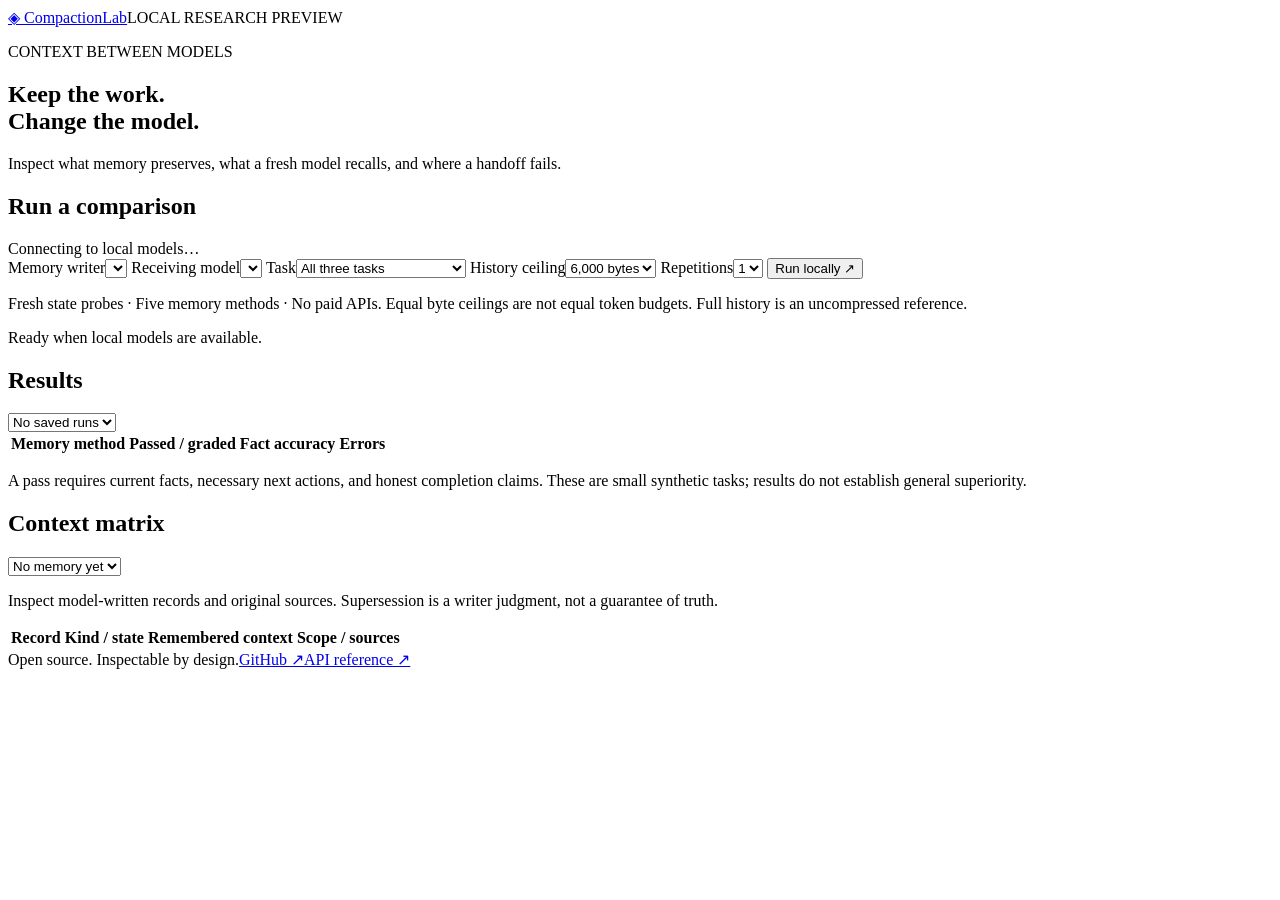
==== src/compactionlab/web/index.html @ b7a0284c "Build local context service and model handoff state probes" ====
<!doctype html>
<html lang="en"><head><meta charset="utf-8"><meta name="viewport" content="width=device-width,initial-scale=1">
<title>CompactionLab · Context between models</title><link rel="stylesheet" href="/static/style.css"></head>
<body><main>
<header><a class="brand" href="/">◈ CompactionLab</a><span class="pill">LOCAL RESEARCH PREVIEW</span></header>
<section class="intro"><p class="eyebrow">CONTEXT BETWEEN MODELS</p><h1>Keep the work.<br>Change the model.</h1>
<p class="lede">Inspect what memory preserves, what a fresh model recalls, and where a handoff fails.</p></section>
<section class="panel"><div class="section-title"><h2>Run a comparison</h2><span id="connection" class="muted">Connecting to local models…</span></div>
<form id="experiment"><div class="controls">
<label>Memory writer<select id="writer" required></select></label>
<label>Receiving model<select id="reader" required></select></label>
<label>Task<select id="cases"><option value="all">All three tasks</option><option value="release_handoff">Release handoff</option><option value="conversation">Conversation corrections</option><option value="budgeting">Snowball budget</option></select></label>
<label>History ceiling<select id="budget"><option value="6000">6,000 bytes</option><option value="2000">2,000 bytes</option><option value="1000">1,000 bytes</option></select></label>
<label>Repetitions<select id="repetitions"><option>1</option><option>3</option><option>5</option></select></label>
<button id="start" type="submit">Run locally ↗</button></div></form>
<p class="note">Fresh state probes · Five memory methods · No paid APIs. Equal byte ceilings are not equal token budgets. Full history is an uncompressed reference.</p>
<div id="status" role="status" aria-live="polite">Ready when local models are available.</div></section>
<section class="panel"><div class="section-title"><h2>Results</h2><select id="runs" aria-label="Select saved run"><option>No saved runs</option></select></div>
<div id="run-meta" class="muted"></div><div class="table-scroll"><table><thead><tr><th>Memory method</th><th>Passed / graded</th><th>Fact accuracy</th><th>Errors</th></tr></thead><tbody id="totals"></tbody></table></div>
<p class="note">A pass requires current facts, necessary next actions, and honest completion claims. These are small synthetic tasks; results do not establish general superiority.</p>
<div id="trials"></div></section>
<section class="panel"><div class="section-title"><h2>Context matrix</h2><select id="namespaces" aria-label="Select task memory"><option>No memory yet</option></select></div>
<p class="note">Inspect model-written records and original sources. Supersession is a writer judgment, not a guarantee of truth.</p>
<div class="table-scroll"><table><thead><tr><th>Record</th><th>Kind / state</th><th>Remembered context</th><th>Scope / sources</th></tr></thead><tbody id="records"></tbody></table></div></section>
<footer><span>Open source. Inspectable by design.</span><a href="https://github.com/tzdillehay/compactionlab" target="_blank" rel="noreferrer">GitHub ↗</a><a href="/docs">API reference ↗</a></footer>
</main><script src="/static/app.js"></script></body></html>
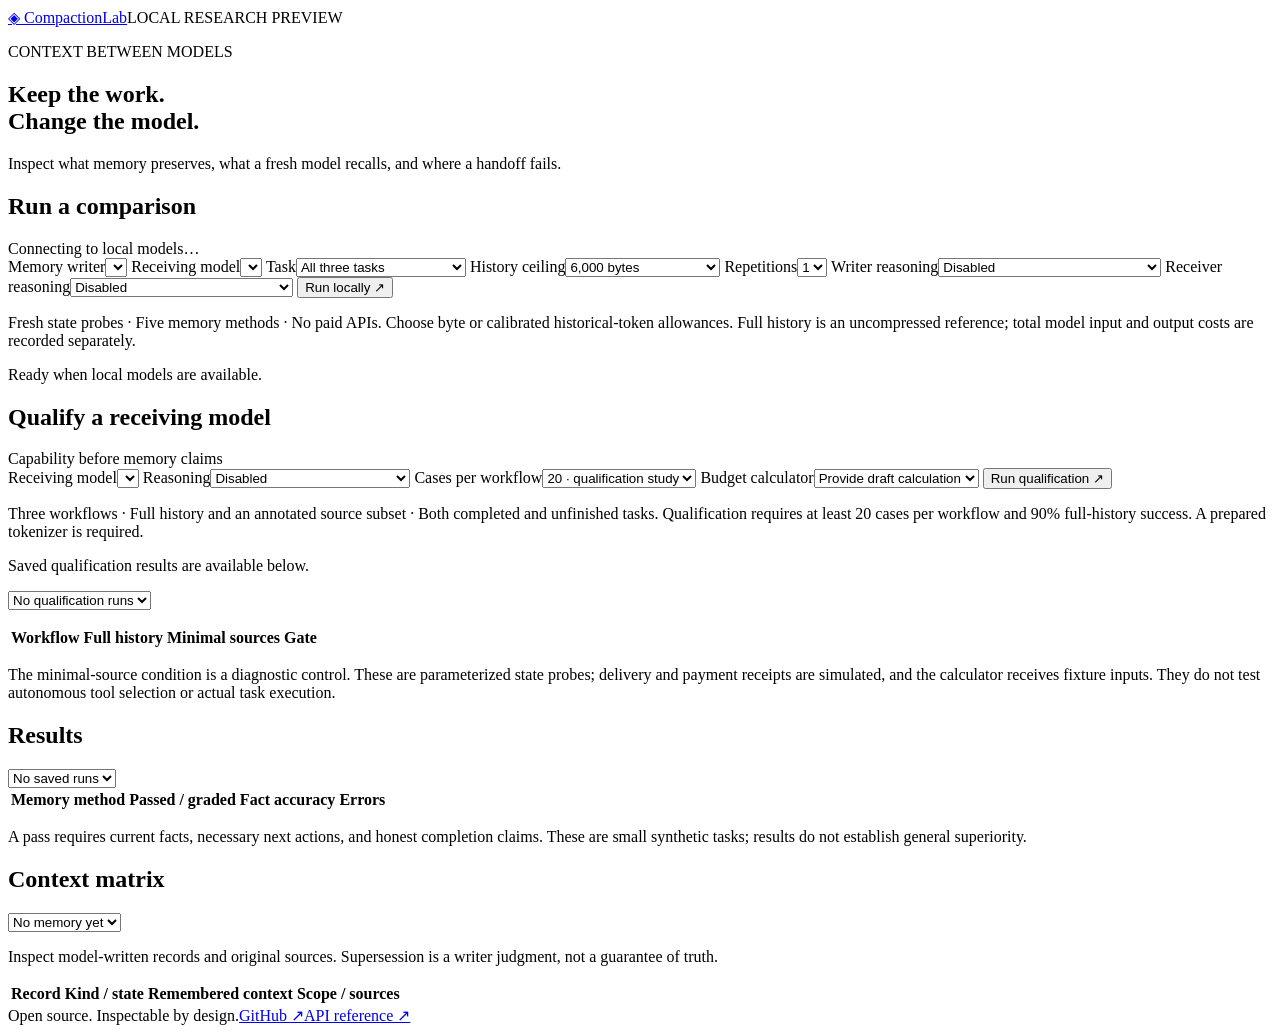
==== commit 9f7b3641: "Freeze qualification contract and expose research controls in dashboard" ====
--- a/src/compactionlab/web/index.html
+++ b/src/compactionlab/web/index.html
@@ -1,26 +1,214 @@
 <!doctype html>
-<html lang="en"><head><meta charset="utf-8"><meta name="viewport" content="width=device-width,initial-scale=1">
-<title>CompactionLab · Context between models</title><link rel="stylesheet" href="/static/style.css"></head>
-<body><main>
-<header><a class="brand" href="/">◈ CompactionLab</a><span class="pill">LOCAL RESEARCH PREVIEW</span></header>
-<section class="intro"><p class="eyebrow">CONTEXT BETWEEN MODELS</p><h1>Keep the work.<br>Change the model.</h1>
-<p class="lede">Inspect what memory preserves, what a fresh model recalls, and where a handoff fails.</p></section>
-<section class="panel"><div class="section-title"><h2>Run a comparison</h2><span id="connection" class="muted">Connecting to local models…</span></div>
-<form id="experiment"><div class="controls">
-<label>Memory writer<select id="writer" required></select></label>
-<label>Receiving model<select id="reader" required></select></label>
-<label>Task<select id="cases"><option value="all">All three tasks</option><option value="release_handoff">Release handoff</option><option value="conversation">Conversation corrections</option><option value="budgeting">Snowball budget</option></select></label>
-<label>History ceiling<select id="budget"><option value="6000">6,000 bytes</option><option value="2000">2,000 bytes</option><option value="1000">1,000 bytes</option></select></label>
-<label>Repetitions<select id="repetitions"><option>1</option><option>3</option><option>5</option></select></label>
-<button id="start" type="submit">Run locally ↗</button></div></form>
-<p class="note">Fresh state probes · Five memory methods · No paid APIs. Equal byte ceilings are not equal token budgets. Full history is an uncompressed reference.</p>
-<div id="status" role="status" aria-live="polite">Ready when local models are available.</div></section>
-<section class="panel"><div class="section-title"><h2>Results</h2><select id="runs" aria-label="Select saved run"><option>No saved runs</option></select></div>
-<div id="run-meta" class="muted"></div><div class="table-scroll"><table><thead><tr><th>Memory method</th><th>Passed / graded</th><th>Fact accuracy</th><th>Errors</th></tr></thead><tbody id="totals"></tbody></table></div>
-<p class="note">A pass requires current facts, necessary next actions, and honest completion claims. These are small synthetic tasks; results do not establish general superiority.</p>
-<div id="trials"></div></section>
-<section class="panel"><div class="section-title"><h2>Context matrix</h2><select id="namespaces" aria-label="Select task memory"><option>No memory yet</option></select></div>
-<p class="note">Inspect model-written records and original sources. Supersession is a writer judgment, not a guarantee of truth.</p>
-<div class="table-scroll"><table><thead><tr><th>Record</th><th>Kind / state</th><th>Remembered context</th><th>Scope / sources</th></tr></thead><tbody id="records"></tbody></table></div></section>
-<footer><span>Open source. Inspectable by design.</span><a href="https://github.com/tzdillehay/compactionlab" target="_blank" rel="noreferrer">GitHub ↗</a><a href="/docs">API reference ↗</a></footer>
-</main><script src="/static/app.js"></script></body></html>
+<html lang="en">
+  <head>
+    <meta charset="utf-8" />
+    <meta name="viewport" content="width=device-width,initial-scale=1" />
+    <title>CompactionLab · Context between models</title>
+    <link rel="stylesheet" href="/static/style.css" />
+  </head>
+  <body>
+    <main>
+      <header>
+        <a class="brand" href="/">◈ CompactionLab</a
+        ><span class="pill">LOCAL RESEARCH PREVIEW</span>
+      </header>
+      <section class="intro">
+        <p class="eyebrow">CONTEXT BETWEEN MODELS</p>
+        <h1>Keep the work.<br />Change the model.</h1>
+        <p class="lede">
+          Inspect what memory preserves, what a fresh model recalls, and where a
+          handoff fails.
+        </p>
+      </section>
+      <section class="panel">
+        <div class="section-title">
+          <h2>Run a comparison</h2>
+          <span id="connection" class="muted">Connecting to local models…</span>
+        </div>
+        <form id="experiment">
+          <div class="controls">
+            <label>Memory writer<select id="writer" required></select></label>
+            <label>Receiving model<select id="reader" required></select></label>
+            <label
+              >Task<select id="cases">
+                <option value="all">All three tasks</option>
+                <option value="release_handoff">Release handoff</option>
+                <option value="conversation">Conversation corrections</option>
+                <option value="budgeting">Snowball budget</option>
+              </select></label
+            >
+            <label
+              >History ceiling<select id="budget">
+                <option value="6000">6,000 bytes</option>
+                <option value="2000">2,000 bytes</option>
+                <option value="1000">1,000 bytes</option>
+                <option value="t512">512 historical tokens</option>
+                <option value="t1024">1,024 historical tokens</option>
+                <option value="t2048">2,048 historical tokens</option>
+              </select></label
+            >
+            <label
+              >Repetitions<select id="repetitions">
+                <option>1</option>
+                <option>3</option>
+                <option>5</option>
+              </select></label
+            >
+            <label
+              >Writer reasoning<select id="writer-thinking">
+                <option value="false">Disabled</option>
+                <option value="true">Enabled · longer output allowance</option>
+              </select></label
+            >
+            <label
+              >Receiver reasoning<select id="reader-thinking">
+                <option value="false">Disabled</option>
+                <option value="true">Enabled · longer output allowance</option>
+              </select></label
+            >
+            <button id="start" type="submit">Run locally ↗</button>
+          </div>
+        </form>
+        <p class="note">
+          Fresh state probes · Five memory methods · No paid APIs. Choose byte
+          or calibrated historical-token allowances. Full history is an
+          uncompressed reference; total model input and output costs are
+          recorded separately.
+        </p>
+        <div id="status" role="status" aria-live="polite">
+          Ready when local models are available.
+        </div>
+      </section>
+      <section class="panel">
+        <div class="section-title">
+          <h2>Qualify a receiving model</h2>
+          <span class="muted">Capability before memory claims</span>
+        </div>
+        <form id="qualification">
+          <div class="controls">
+            <label
+              >Receiving model<select id="qualification-model" required></select
+            ></label>
+            <label
+              >Reasoning<select id="qualification-thinking">
+                <option value="false">Disabled</option>
+                <option value="true">Enabled · 6,144 output tokens</option>
+              </select></label
+            >
+            <label
+              >Cases per workflow<select id="qualification-count">
+                <option value="20">20 · qualification study</option>
+                <option value="4">4 · smoke only</option>
+              </select></label
+            >
+            <label
+              >Budget calculator<select id="qualification-calculator">
+                <option value="true">Provide draft calculation</option>
+                <option value="false">Model arithmetic only</option>
+              </select></label
+            >
+            <button id="qualification-start" type="submit">
+              Run qualification ↗
+            </button>
+          </div>
+        </form>
+        <p class="note">
+          Three workflows · Full history and an annotated source subset · Both
+          completed and unfinished tasks. Qualification requires at least 20
+          cases per workflow and 90% full-history success. A prepared tokenizer
+          is required.
+        </p>
+        <p id="qualification-status" class="status">
+          Saved qualification results are available below.
+        </p>
+        <select id="qualification-runs" aria-label="Select qualification run">
+          <option>No qualification runs</option>
+        </select>
+        <p id="qualification-meta" class="muted"></p>
+        <div class="table-scroll">
+          <table>
+            <thead>
+              <tr>
+                <th>Workflow</th>
+                <th>Full history</th>
+                <th>Minimal sources</th>
+                <th>Gate</th>
+              </tr>
+            </thead>
+            <tbody id="qualification-totals"></tbody>
+          </table>
+        </div>
+        <p class="note">
+          The minimal-source condition is a diagnostic control. These are
+          parameterized state probes; delivery and payment receipts are
+          simulated, and the calculator receives fixture inputs. They do not
+          test autonomous tool selection or actual task execution.
+        </p>
+        <div id="qualification-trials"></div>
+      </section>
+      <section class="panel">
+        <div class="section-title">
+          <h2>Results</h2>
+          <select id="runs" aria-label="Select saved run">
+            <option>No saved runs</option>
+          </select>
+        </div>
+        <div id="run-meta" class="muted"></div>
+        <div class="table-scroll">
+          <table>
+            <thead>
+              <tr>
+                <th>Memory method</th>
+                <th>Passed / graded</th>
+                <th>Fact accuracy</th>
+                <th>Errors</th>
+              </tr>
+            </thead>
+            <tbody id="totals"></tbody>
+          </table>
+        </div>
+        <p class="note">
+          A pass requires current facts, necessary next actions, and honest
+          completion claims. These are small synthetic tasks; results do not
+          establish general superiority.
+        </p>
+        <div id="trials"></div>
+      </section>
+      <section class="panel">
+        <div class="section-title">
+          <h2>Context matrix</h2>
+          <select id="namespaces" aria-label="Select task memory">
+            <option>No memory yet</option>
+          </select>
+        </div>
+        <p class="note">
+          Inspect model-written records and original sources. Supersession is a
+          writer judgment, not a guarantee of truth.
+        </p>
+        <div class="table-scroll">
+          <table>
+            <thead>
+              <tr>
+                <th>Record</th>
+                <th>Kind / state</th>
+                <th>Remembered context</th>
+                <th>Scope / sources</th>
+              </tr>
+            </thead>
+            <tbody id="records"></tbody>
+          </table>
+        </div>
+      </section>
+      <footer>
+        <span>Open source. Inspectable by design.</span
+        ><a
+          href="https://github.com/tzdillehay/compactionlab"
+          target="_blank"
+          rel="noreferrer"
+          >GitHub ↗</a
+        ><a href="/docs">API reference ↗</a>
+      </footer>
+    </main>
+    <script src="/static/app.js"></script>
+  </body>
+</html>
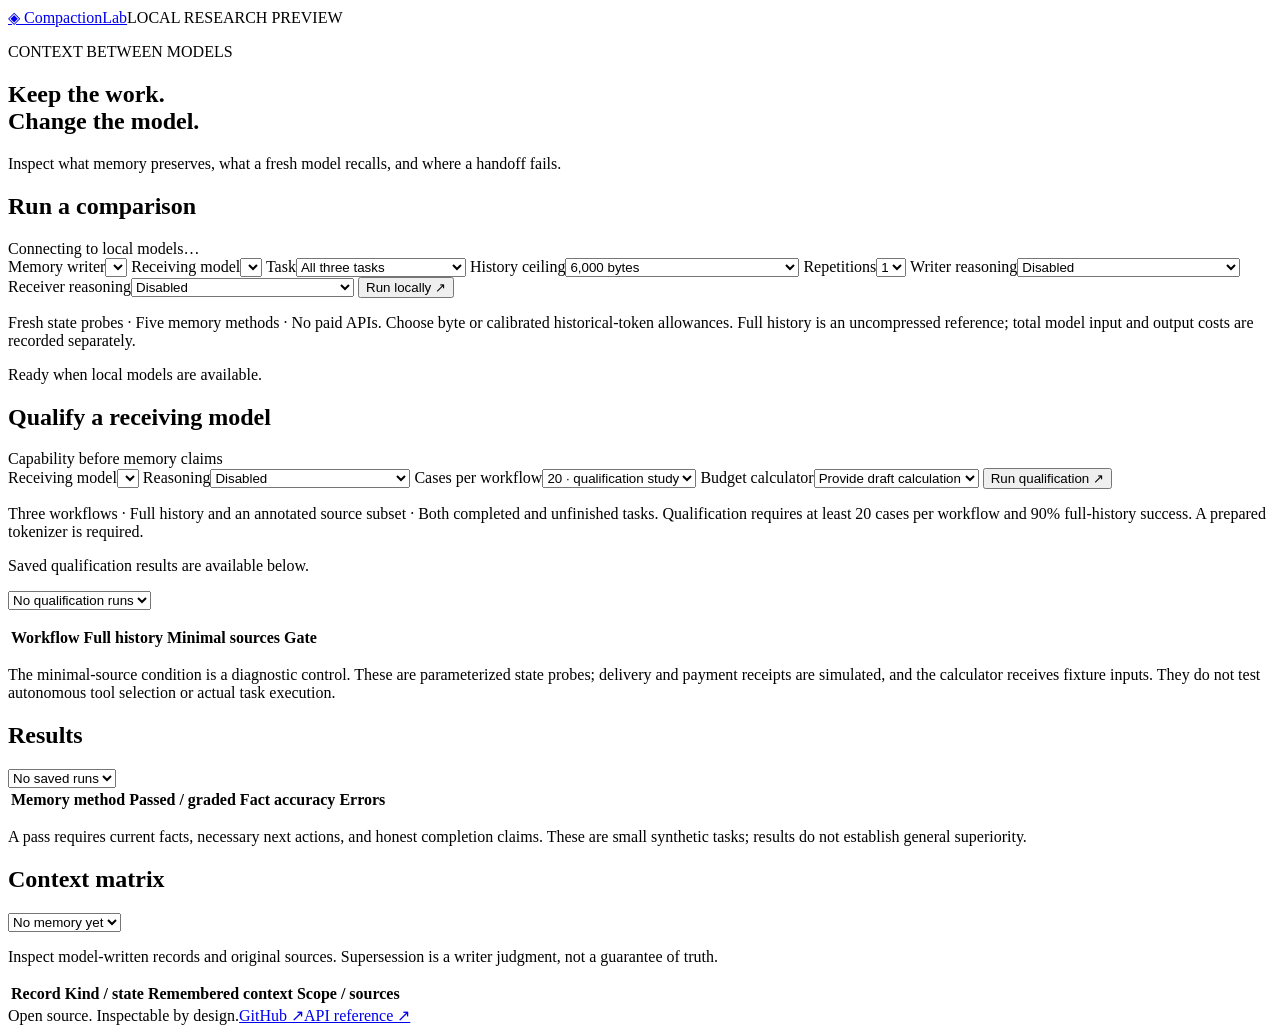
==== commit d9f45f18: "Publish receiver qualification and token-budget stress evidence" ====
--- a/src/compactionlab/web/index.html
+++ b/src/compactionlab/web/index.html
@@ -42,6 +42,9 @@
                 <option value="6000">6,000 bytes</option>
                 <option value="2000">2,000 bytes</option>
                 <option value="1000">1,000 bytes</option>
+                <option value="t128">
+                  128 historical tokens · stress smoke
+                </option>
                 <option value="t512">512 historical tokens</option>
                 <option value="t1024">1,024 historical tokens</option>
                 <option value="t2048">2,048 historical tokens</option>
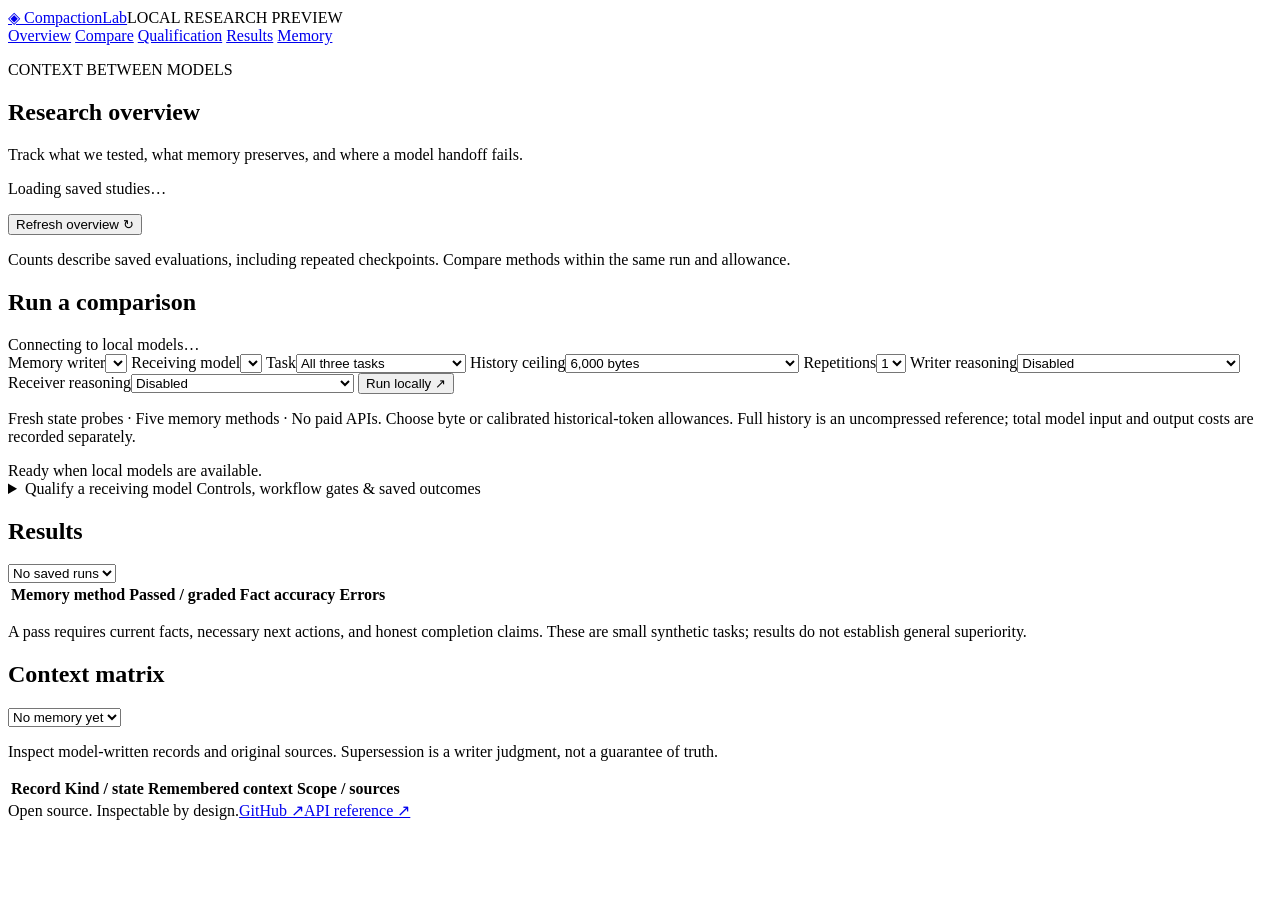
==== commit ed6c7f9f: "Add research overview and collapsible qualification panel" ====
--- a/src/compactionlab/web/index.html
+++ b/src/compactionlab/web/index.html
@@ -12,15 +12,64 @@
         <a class="brand" href="/">◈ CompactionLab</a
         ><span class="pill">LOCAL RESEARCH PREVIEW</span>
       </header>
-      <section class="intro">
+      <nav class="workspace-nav" aria-label="Research workspace">
+        <a href="#overview">Overview</a>
+        <a href="#comparison">Compare</a>
+        <a href="#qualification-panel" id="qualification-nav">Qualification</a>
+        <a href="#results">Results</a>
+        <a href="#memory">Memory</a>
+      </nav>
+      <section class="intro workspace-intro">
         <p class="eyebrow">CONTEXT BETWEEN MODELS</p>
-        <h1>Keep the work.<br />Change the model.</h1>
+        <h1>Research overview</h1>
         <p class="lede">
-          Inspect what memory preserves, what a fresh model recalls, and where a
-          handoff fails.
-        </p>
-      </section>
-      <section class="panel">
+          Track what we tested, what memory preserves, and where a model handoff
+          fails.
+        </p>
+      </section>
+      <section id="overview" aria-label="Research overview">
+        <div class="overview-heading">
+          <p
+            id="overview-status"
+            class="muted"
+            role="status"
+            aria-live="polite"
+          >
+            Loading saved studies…
+          </p>
+          <button id="refresh-overview" class="secondary-button" type="button">
+            Refresh overview ↻
+          </button>
+        </div>
+        <div id="overview-metrics" class="metric-grid"></div>
+        <div id="study-cards" class="study-grid"></div>
+        <p id="overview-note" class="note">
+          Counts describe saved evaluations, including repeated checkpoints.
+          Compare methods within the same run and allowance.
+        </p>
+        <details id="development-archive" class="archive" hidden>
+          <summary id="development-title">Earlier protocol runs</summary>
+          <p class="note">
+            Preserved for inspection. Earlier grading contracts are excluded
+            from the study cards above.
+          </p>
+          <div class="table-scroll">
+            <table>
+              <thead>
+                <tr>
+                  <th>Run / setup</th>
+                  <th>Protocol</th>
+                  <th>Strict passes / saved</th>
+                  <th>Errors</th>
+                  <th></th>
+                </tr>
+              </thead>
+              <tbody id="development-runs"></tbody>
+            </table>
+          </div>
+        </details>
+      </section>
+      <section id="comparison" class="panel">
         <div class="section-title">
           <h2>Run a comparison</h2>
           <span id="connection" class="muted">Connecting to local models…</span>
@@ -82,74 +131,84 @@
           Ready when local models are available.
         </div>
       </section>
-      <section class="panel">
-        <div class="section-title">
-          <h2>Qualify a receiving model</h2>
-          <span class="muted">Capability before memory claims</span>
-        </div>
-        <form id="qualification">
-          <div class="controls">
-            <label
-              >Receiving model<select id="qualification-model" required></select
-            ></label>
-            <label
-              >Reasoning<select id="qualification-thinking">
-                <option value="false">Disabled</option>
-                <option value="true">Enabled · 6,144 output tokens</option>
-              </select></label
-            >
-            <label
-              >Cases per workflow<select id="qualification-count">
-                <option value="20">20 · qualification study</option>
-                <option value="4">4 · smoke only</option>
-              </select></label
-            >
-            <label
-              >Budget calculator<select id="qualification-calculator">
-                <option value="true">Provide draft calculation</option>
-                <option value="false">Model arithmetic only</option>
-              </select></label
-            >
-            <button id="qualification-start" type="submit">
-              Run qualification ↗
-            </button>
+      <details id="qualification-panel" class="panel qualification-panel">
+        <summary class="qualification-summary">
+          <span class="disclosure-title" role="heading" aria-level="2"
+            >Qualify a receiving model</span
+          >
+          <span id="qualification-summary-value" class="muted"
+            >Controls, workflow gates &amp; saved outcomes</span
+          >
+          <span class="disclosure-label" aria-hidden="true"></span>
+        </summary>
+        <div class="qualification-body">
+          <form id="qualification">
+            <div class="controls">
+              <label
+                >Receiving model<select
+                  id="qualification-model"
+                  required
+                ></select
+              ></label>
+              <label
+                >Reasoning<select id="qualification-thinking">
+                  <option value="false">Disabled</option>
+                  <option value="true">Enabled · 6,144 output tokens</option>
+                </select></label
+              >
+              <label
+                >Cases per workflow<select id="qualification-count">
+                  <option value="20">20 · qualification study</option>
+                  <option value="4">4 · smoke only</option>
+                </select></label
+              >
+              <label
+                >Budget calculator<select id="qualification-calculator">
+                  <option value="true">Provide draft calculation</option>
+                  <option value="false">Model arithmetic only</option>
+                </select></label
+              >
+              <button id="qualification-start" type="submit">
+                Run qualification ↗
+              </button>
+            </div>
+          </form>
+          <p class="note">
+            Three workflows · Full history and an annotated source subset · Both
+            completed and unfinished tasks. Qualification requires at least 20
+            cases per workflow and 90% full-history success. A prepared
+            tokenizer is required.
+          </p>
+          <p id="qualification-status" class="status">
+            Saved qualification results are available below.
+          </p>
+          <select id="qualification-runs" aria-label="Select qualification run">
+            <option>No qualification runs</option>
+          </select>
+          <p id="qualification-meta" class="muted"></p>
+          <div class="table-scroll">
+            <table>
+              <thead>
+                <tr>
+                  <th>Workflow</th>
+                  <th>Full history</th>
+                  <th>Minimal sources</th>
+                  <th>Gate</th>
+                </tr>
+              </thead>
+              <tbody id="qualification-totals"></tbody>
+            </table>
           </div>
-        </form>
-        <p class="note">
-          Three workflows · Full history and an annotated source subset · Both
-          completed and unfinished tasks. Qualification requires at least 20
-          cases per workflow and 90% full-history success. A prepared tokenizer
-          is required.
-        </p>
-        <p id="qualification-status" class="status">
-          Saved qualification results are available below.
-        </p>
-        <select id="qualification-runs" aria-label="Select qualification run">
-          <option>No qualification runs</option>
-        </select>
-        <p id="qualification-meta" class="muted"></p>
-        <div class="table-scroll">
-          <table>
-            <thead>
-              <tr>
-                <th>Workflow</th>
-                <th>Full history</th>
-                <th>Minimal sources</th>
-                <th>Gate</th>
-              </tr>
-            </thead>
-            <tbody id="qualification-totals"></tbody>
-          </table>
-        </div>
-        <p class="note">
-          The minimal-source condition is a diagnostic control. These are
-          parameterized state probes; delivery and payment receipts are
-          simulated, and the calculator receives fixture inputs. They do not
-          test autonomous tool selection or actual task execution.
-        </p>
-        <div id="qualification-trials"></div>
-      </section>
-      <section class="panel">
+          <p class="note">
+            The minimal-source condition is a diagnostic control. These are
+            parameterized state probes; delivery and payment receipts are
+            simulated, and the calculator receives fixture inputs. They do not
+            test autonomous tool selection or actual task execution.
+          </p>
+          <div id="qualification-trials"></div>
+        </div>
+      </details>
+      <section id="results" class="panel">
         <div class="section-title">
           <h2>Results</h2>
           <select id="runs" aria-label="Select saved run">
@@ -157,6 +216,38 @@
           </select>
         </div>
         <div id="run-meta" class="muted"></div>
+        <div id="replay-results" hidden>
+          <h3>Frozen memory: compare within each allowance</h3>
+          <p class="note">
+            The same 4B-written records go to an 8B receiver. Compact format
+            shares original sources and omits empty fields. The fixed-selection
+            control keeps exactly the verbose method's records. Cells are passes
+            / planned; errors count as failures. Full-history results repeat as
+            a reference, with no history ceiling. Three seeds repeat the same
+            task and do not establish general superiority. Compare outcomes
+            after the run completes; running cells show saved progress.
+          </p>
+          <div class="table-scroll">
+            <table>
+              <thead>
+                <tr>
+                  <th>Workflow</th>
+                  <th>Tokens</th>
+                  <th>Verbose</th>
+                  <th>Compact</th>
+                  <th>Fixed selection</th>
+                  <th>Recent</th>
+                  <th>Full reference</th>
+                </tr>
+              </thead>
+              <tbody id="replay-totals"></tbody>
+            </table>
+          </div>
+          <p class="note">
+            The totals below pool allowances as a coverage overview. Use the
+            rows above to compare methods under the same conditions.
+          </p>
+        </div>
         <div class="table-scroll">
           <table>
             <thead>
@@ -177,7 +268,7 @@
         </p>
         <div id="trials"></div>
       </section>
-      <section class="panel">
+      <section id="memory" class="panel">
         <div class="section-title">
           <h2>Context matrix</h2>
           <select id="namespaces" aria-label="Select task memory">
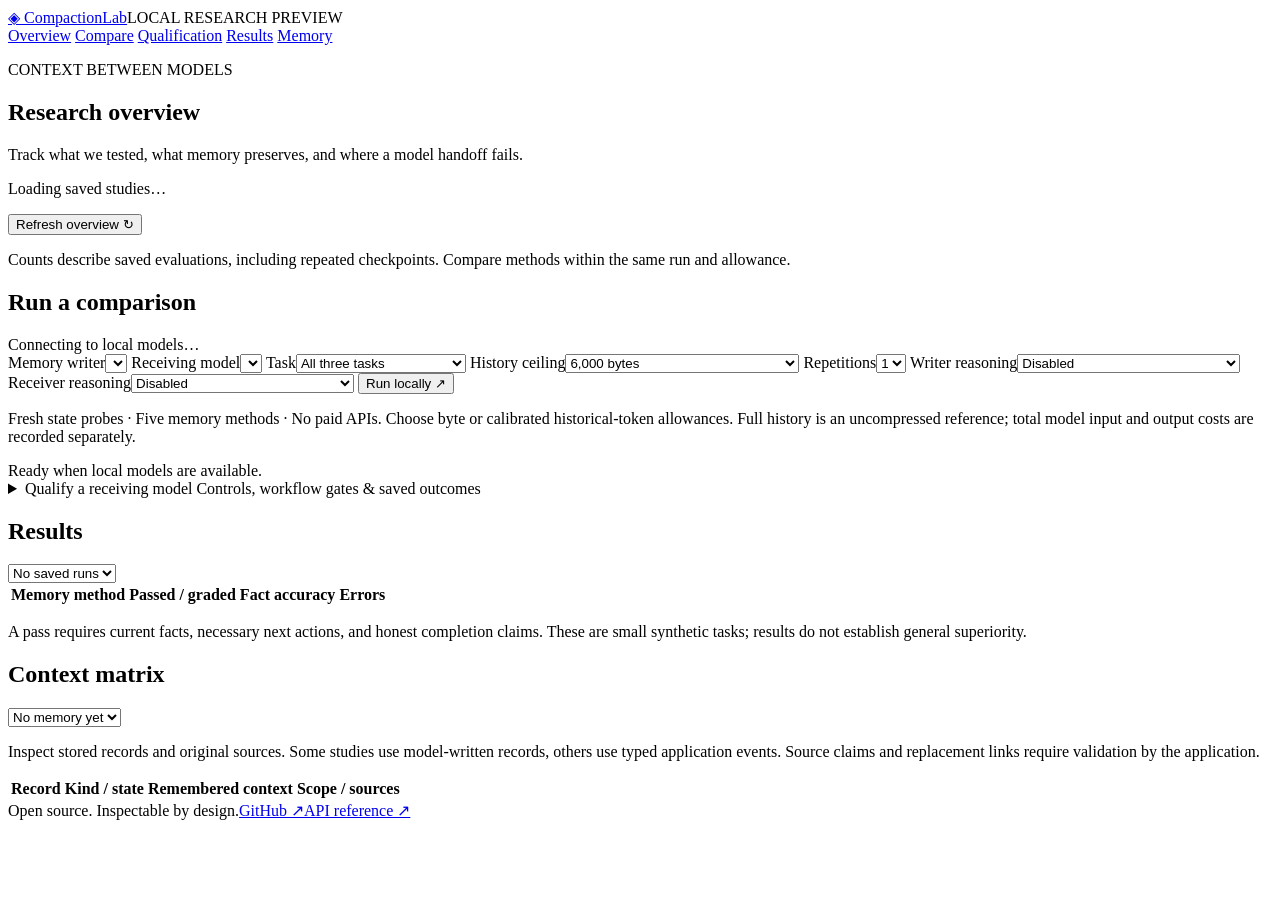
==== commit b7f05b9c: "Publish task-state retrieval findings and separate behavior from evidence scores" ====
--- a/src/compactionlab/web/index.html
+++ b/src/compactionlab/web/index.html
@@ -216,6 +216,33 @@
           </select>
         </div>
         <div id="run-meta" class="muted"></div>
+        <div id="lifecycle-results" hidden>
+          <h3>Task-state retrieval: behavior and evidence</h3>
+          <p id="lifecycle-note" class="note"></p>
+          <div class="table-scroll">
+            <table>
+              <thead>
+                <tr>
+                  <th>Method</th>
+                  <th>Behavior passes</th>
+                  <th>Strict passes</th>
+                  <th>Missed actions</th>
+                  <th>Extra actions</th>
+                  <th>Repeated actions</th>
+                  <th>False completion</th>
+                  <th>Errors</th>
+                </tr>
+              </thead>
+              <tbody id="lifecycle-totals"></tbody>
+            </table>
+          </div>
+          <p class="note">
+            Counts are affected cases, not numbers of actions. Strict passes
+            also require current fact sources and completion evidence. The 40
+            checkpoints vary four workflow templates; they are not 40
+            independent tasks. Receipts are simulated.
+          </p>
+        </div>
         <div id="replay-results" hidden>
           <h3>Frozen memory: compare within each allowance</h3>
           <p class="note">
@@ -276,8 +303,9 @@
           </select>
         </div>
         <p class="note">
-          Inspect model-written records and original sources. Supersession is a
-          writer judgment, not a guarantee of truth.
+          Inspect stored records and original sources. Some studies use
+          model-written records, others use typed application events. Source
+          claims and replacement links require validation by the application.
         </p>
         <div class="table-scroll">
           <table>
